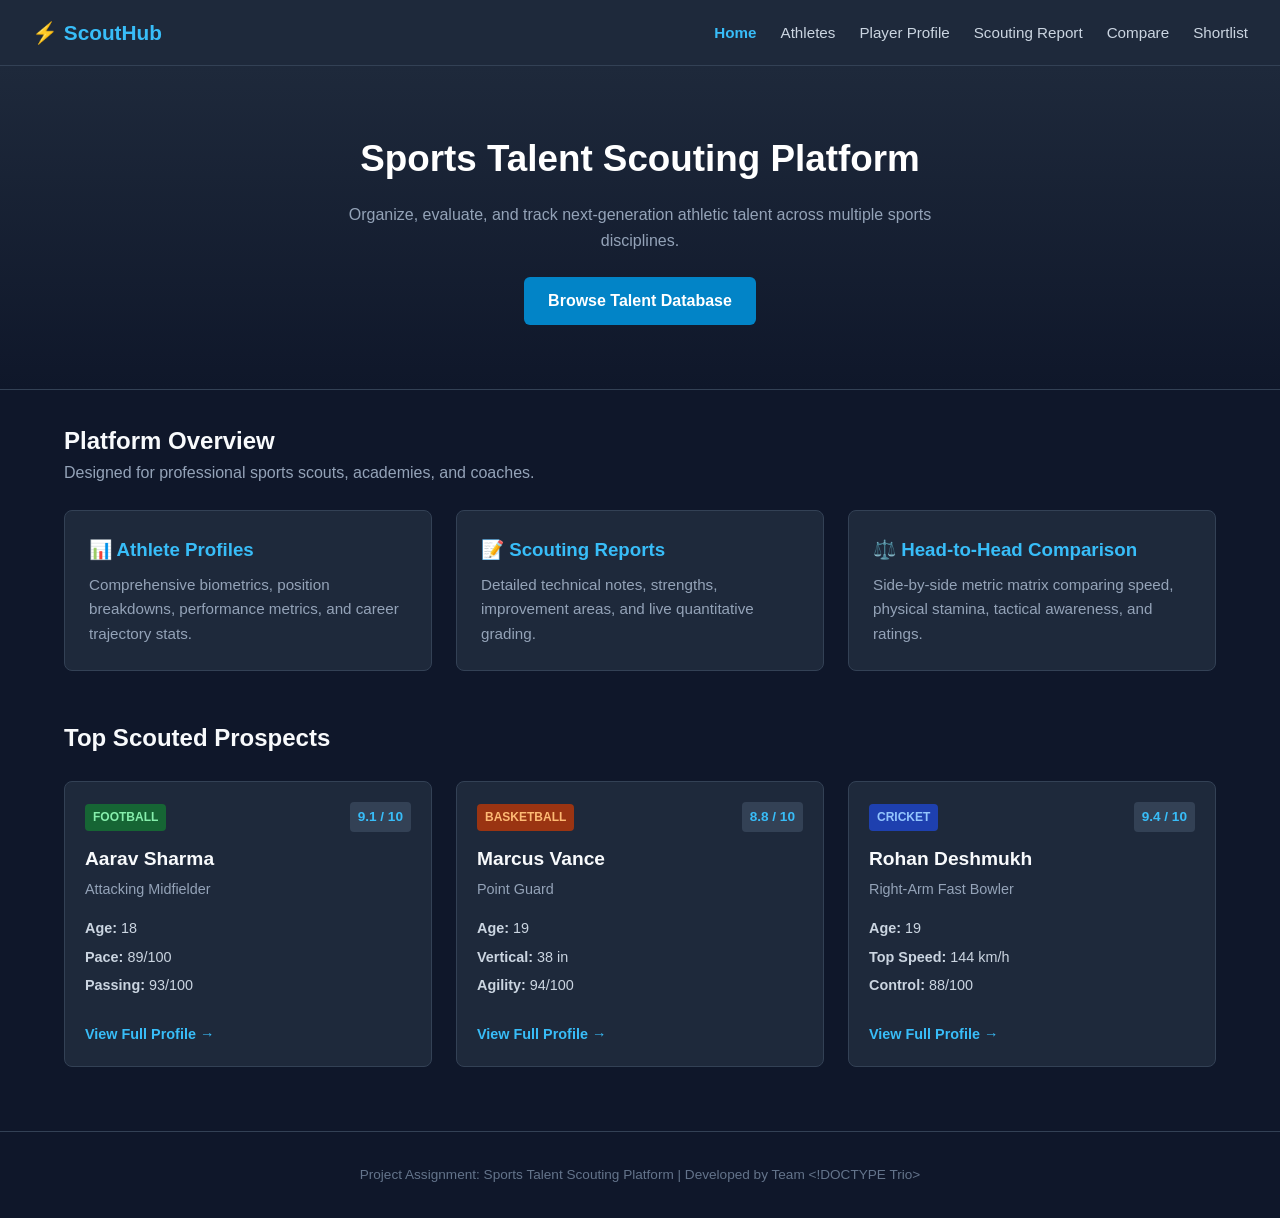
==== index.html @ 5f4e1b6d "Build home landing page, athlete filters, and shared CSS" ====
<!DOCTYPE html>
<html lang="en">
<head>
  <meta charset="UTF-8">
  <meta name="viewport" content="width=device-width, initial-scale=1.0">
  <title>Sports Talent Scouting Platform</title>
  <link rel="stylesheet" href="css/style.css">
</head>
<body>

  <!-- Top Navigation Header -->
  <header class="navbar">
    <div class="logo">⚡ ScoutHub</div>
    <nav>
      <ul class="nav-links">
        <li><a href="index.html" class="active">Home</a></li>
        <li><a href="athletes.html">Athletes</a></li>
        <li><a href="profile.html">Player Profile</a></li>
        <li><a href="report.html">Scouting Report</a></li>
        <li><a href="compare.html">Compare</a></li>
        <li><a href="shortlist.html">Shortlist</a></li>
      </ul>
    </nav>
  </header>

  <!-- Hero Banner -->
  <header class="hero">
    <h1>Sports Talent Scouting Platform</h1>
    <p>Organize, evaluate, and track next-generation athletic talent across multiple sports disciplines.</p>
    <a href="athletes.html" class="cta-btn">Browse Talent Database</a>
  </header>

  <!-- Main Showcase -->
  <main class="container">
    <section>
      <h2>Platform Overview</h2>
      <p class="subtitle">Designed for professional sports scouts, academies, and coaches.</p>
      
      <div class="features-grid">
        <article class="feature-box">
          <h3>📊 Athlete Profiles</h3>
          <p>Comprehensive biometrics, position breakdowns, performance metrics, and career trajectory stats.</p>
        </article>
        <article class="feature-box">
          <h3>📝 Scouting Reports</h3>
          <p>Detailed technical notes, strengths, improvement areas, and live quantitative grading.</p>
        </article>
        <article class="feature-box">
          <h3>⚖️ Head-to-Head Comparison</h3>
          <p>Side-by-side metric matrix comparing speed, physical stamina, tactical awareness, and ratings.</p>
        </article>
      </div>
    </section>

    <!-- Featured Prospects Section -->
    <section class="featured-section">
      <h2>Top Scouted Prospects</h2>
      <div class="card-grid">
        
        <!-- Athlete Card 1 -->
        <article class="athlete-card">
          <div class="card-header">
            <span class="sport-badge football">Football</span>
            <span class="rating-badge">9.1 / 10</span>
          </div>
          <h3>Aarav Sharma</h3>
          <p class="position">Attacking Midfielder</p>
          <ul class="card-stats">
            <li><strong>Age:</strong> 18</li>
            <li><strong>Pace:</strong> 89/100</li>
            <li><strong>Passing:</strong> 93/100</li>
          </ul>
          <a href="profile.html" class="card-link">View Full Profile &rarr;</a>
        </article>

        <!-- Athlete Card 2 -->
        <article class="athlete-card">
          <div class="card-header">
            <span class="sport-badge basketball">Basketball</span>
            <span class="rating-badge">8.8 / 10</span>
          </div>
          <h3>Marcus Vance</h3>
          <p class="position">Point Guard</p>
          <ul class="card-stats">
            <li><strong>Age:</strong> 19</li>
            <li><strong>Vertical:</strong> 38 in</li>
            <li><strong>Agility:</strong> 94/100</li>
          </ul>
          <a href="profile.html" class="card-link">View Full Profile &rarr;</a>
        </article>

        <!-- Athlete Card 3 -->
        <article class="athlete-card">
          <div class="card-header">
            <span class="sport-badge cricket">Cricket</span>
            <span class="rating-badge">9.4 / 10</span>
          </div>
          <h3>Rohan Deshmukh</h3>
          <p class="position">Right-Arm Fast Bowler</p>
          <ul class="card-stats">
            <li><strong>Age:</strong> 19</li>
            <li><strong>Top Speed:</strong> 144 km/h</li>
            <li><strong>Control:</strong> 88/100</li>
          </ul>
          <a href="profile.html" class="card-link">View Full Profile &rarr;</a>
        </article>

      </div>
    </section>
  </main>

  <!-- Standard Footer -->
  <footer>
    <p>Project Assignment: Sports Talent Scouting Platform | Developed by Team &lt;!DOCTYPE Trio&gt;</p>
  </footer>

</body>
</html>
---- css/style.css ----
* {
  margin: 0;
  padding: 0;
  box-sizing: border-box;
  font-family: -apple-system, BlinkMacSystemFont, "Segoe UI", Roboto, sans-serif;
}

body {
  background-color: #0f172a;
  color: #f8fafc;
  line-height: 1.6;
}

.navbar {
  display: flex;
  justify-content: space-between;
  align-items: center;
  padding: 1rem 2rem;
  background-color: #1e293b;
  border-bottom: 1px solid #334155;
}

.logo {
  font-size: 1.3rem;
  font-weight: 700;
  color: #38bdf8;
}

.nav-links {
  display: flex;
  list-style: none;
  gap: 1.5rem;
}

.nav-links a {
  color: #cbd5e1;
  text-decoration: none;
  font-size: 0.95rem;
  transition: color 0.2s ease;
}

.nav-links a:hover,
.nav-links a.active {
  color: #38bdf8;
  font-weight: 600;
}

.hero {
  text-align: center;
  padding: 4rem 1.5rem;
  background: linear-gradient(180deg, #1e293b 0%, #0f172a 100%);
  border-bottom: 1px solid #334155;
}

.hero h1 {
  font-size: 2.3rem;
  margin-bottom: 0.8rem;
  color: #ffffff;
}

.hero p {
  color: #94a3b8;
  max-width: 650px;
  margin: 0 auto 1.5rem auto;
}

.cta-btn {
  display: inline-block;
  background-color: #0284c7;
  color: #ffffff;
  padding: 0.7rem 1.5rem;
  border-radius: 6px;
  text-decoration: none;
  font-weight: 600;
  border: none;
  cursor: pointer;
}

.cta-btn:hover {
  background-color: #0369a1;
}

.container {
  max-width: 1200px;
  margin: 2rem auto;
  padding: 0 1.5rem;
}

.subtitle {
  color: #94a3b8;
  margin-bottom: 1.5rem;
}

.features-grid {
  display: grid;
  grid-template-columns: repeat(auto-fit, minmax(280px, 1fr));
  gap: 1.5rem;
  margin-bottom: 3rem;
}

.feature-box {
  background-color: #1e293b;
  padding: 1.5rem;
  border-radius: 8px;
  border: 1px solid #334155;
}

.feature-box h3 {
  margin-bottom: 0.5rem;
  color: #38bdf8;
}

.feature-box p {
  color: #94a3b8;
  font-size: 0.95rem;
}

.featured-section h2 {
  margin-bottom: 1.5rem;
}

.card-grid {
  display: grid;
  grid-template-columns: repeat(auto-fit, minmax(280px, 1fr));
  gap: 1.5rem;
}

.athlete-card {
  background-color: #1e293b;
  border: 1px solid #334155;
  border-radius: 8px;
  padding: 1.25rem;
  display: flex;
  flex-direction: column;
}

.card-header {
  display: flex;
  justify-content: space-between;
  align-items: center;
  margin-bottom: 0.75rem;
}

.sport-badge {
  font-size: 0.75rem;
  font-weight: 700;
  text-transform: uppercase;
  padding: 0.25rem 0.5rem;
  border-radius: 4px;
}

.sport-badge.football { background-color: #166534; color: #86efac; }
.sport-badge.basketball { background-color: #9a3412; color: #fdba74; }
.sport-badge.cricket { background-color: #1e40af; color: #93c5fd; }
.sport-badge.athletics { background-color: #854d0e; color: #fde047; }

.rating-badge {
  background-color: #334155;
  color: #38bdf8;
  font-weight: 700;
  font-size: 0.85rem;
  padding: 0.25rem 0.5rem;
  border-radius: 4px;
}

.athlete-card h3 {
  font-size: 1.2rem;
  margin-bottom: 0.2rem;
}

.position {
  color: #94a3b8;
  font-size: 0.9rem;
  margin-bottom: 1rem;
}

.card-stats {
  list-style: none;
  font-size: 0.9rem;
  margin-bottom: 1.25rem;
  color: #cbd5e1;
}

.card-stats li {
  margin-bottom: 0.35rem;
}

.card-actions {
  display: flex;
  justify-content: space-between;
  align-items: center;
  margin-top: auto;
  padding-top: 1rem;
  border-top: 1px solid #334155;
}

.card-link {
  color: #38bdf8;
  text-decoration: none;
  font-weight: 600;
  font-size: 0.9rem;
}

.bookmark-btn {
  background: none;
  border: 1px solid #475569;
  color: #94a3b8;
  padding: 0.3rem 0.6rem;
  border-radius: 4px;
  text-decoration: none;
  font-size: 0.8rem;
}

.bookmark-btn:hover {
  background-color: #334155;
  color: #ffffff;
}

.directory-layout {
  display: grid;
  grid-template-columns: 260px 1fr;
  gap: 2rem;
}

.filter-panel {
  background-color: #1e293b;
  padding: 1.5rem;
  border-radius: 8px;
  border: 1px solid #334155;
  height: fit-content;
}

.filter-panel h3 {
  margin-bottom: 1.2rem;
  font-size: 1.1rem;
  border-bottom: 1px solid #334155;
  padding-bottom: 0.5rem;
}

.filter-group {
  margin-bottom: 1.2rem;
}

.filter-group label {
  display: block;
  font-size: 0.85rem;
  color: #94a3b8;
  margin-bottom: 0.4rem;
}

.filter-group input[type="search"],
.filter-group select {
  width: 100%;
  padding: 0.5rem;
  background-color: #0f172a;
  border: 1px solid #334155;
  border-radius: 4px;
  color: #ffffff;
}

.filter-group input[type="range"] {
  width: 100%;
}

.full-width {
  width: 100%;
  text-align: center;
}

footer {
  text-align: center;
  padding: 2rem;
  border-top: 1px solid #334155;
  color: #64748b;
  font-size: 0.85rem;
  margin-top: 4rem;
}

@media (max-width: 768px) {
  .directory-layout {
    grid-template-columns: 1fr;
  }
}
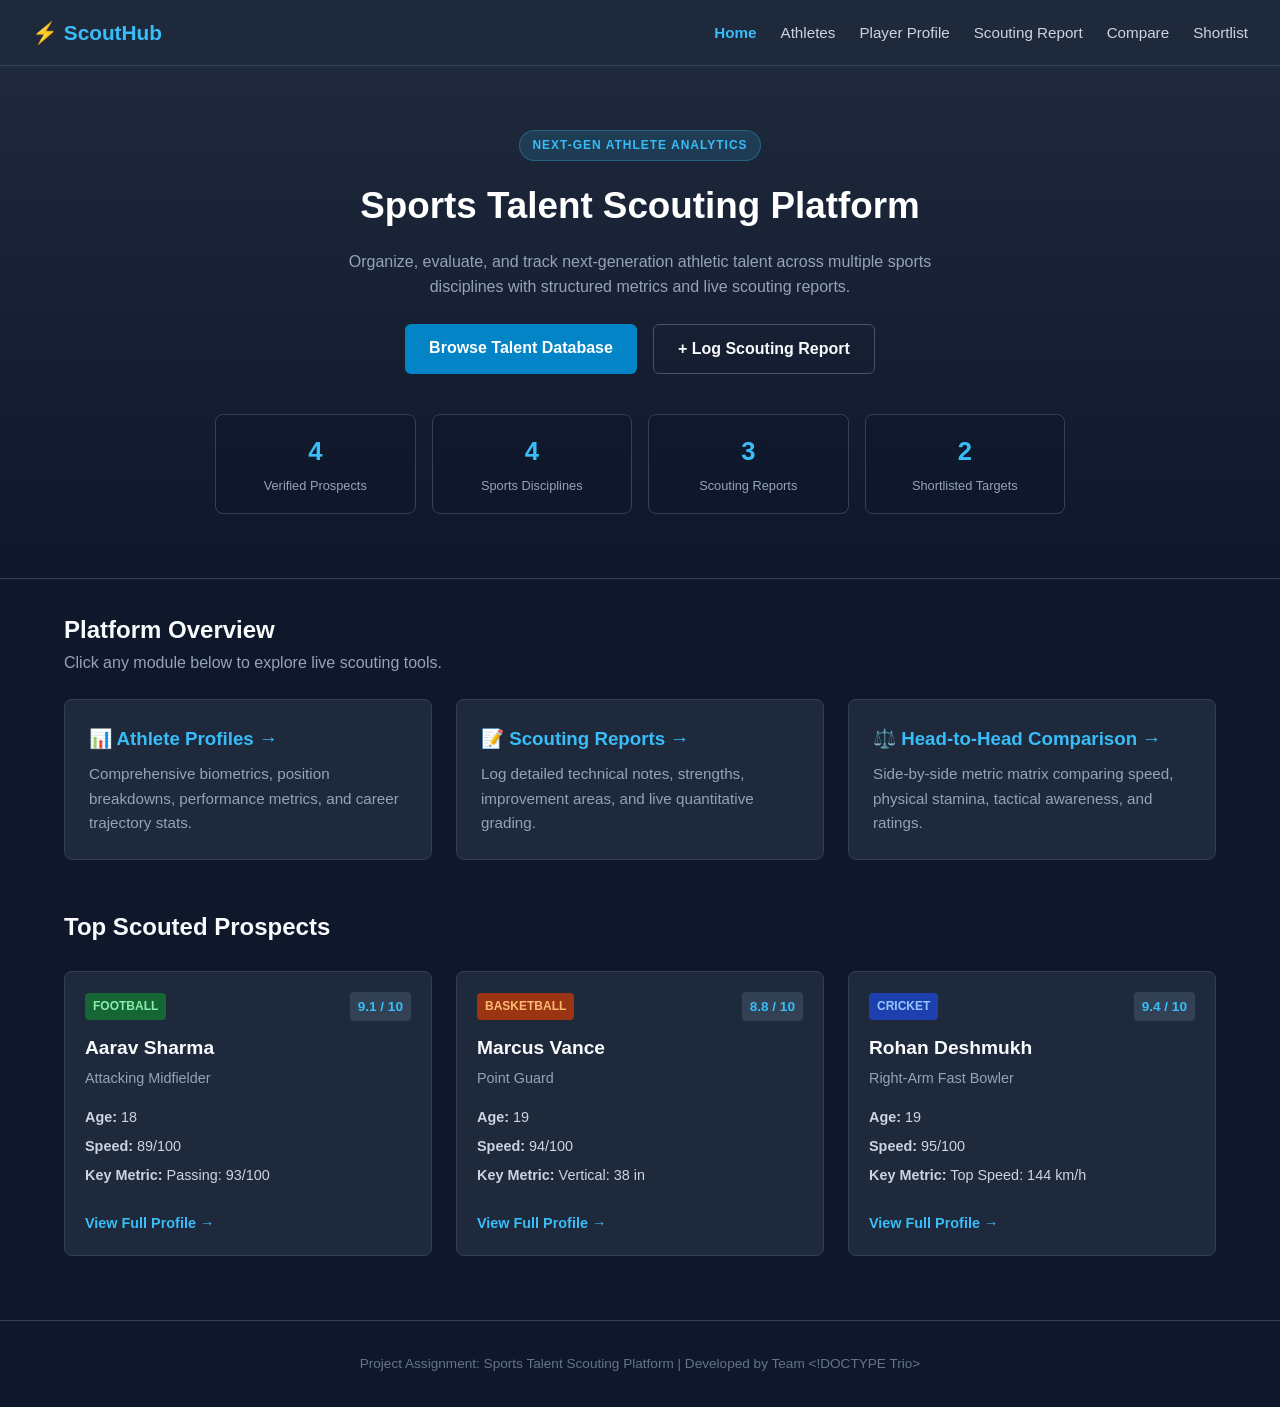
==== commit 524a108e: "Add localStorage backend, athlete registration, and upgraded home UI" ====
--- a/index.html
+++ b/index.html
@@ -8,7 +8,6 @@
 </head>
 <body>
 
-  <!-- Top Navigation Header -->
   <header class="navbar">
     <div class="logo">⚡ ScoutHub</div>
     <nav>
@@ -25,94 +24,68 @@
 
   <!-- Hero Banner -->
   <header class="hero">
+    <span class="hero-tag">NEXT-GEN ATHLETE ANALYTICS</span>
     <h1>Sports Talent Scouting Platform</h1>
-    <p>Organize, evaluate, and track next-generation athletic talent across multiple sports disciplines.</p>
-    <a href="athletes.html" class="cta-btn">Browse Talent Database</a>
+    <p>Organize, evaluate, and track next-generation athletic talent across multiple sports disciplines with structured metrics and live scouting reports.</p>
+    <div class="hero-actions">
+      <a href="athletes.html" class="cta-btn">Browse Talent Database</a>
+      <a href="report.html" class="secondary-btn">+ Log Scouting Report</a>
+    </div>
+
+    <!-- Live Platform Stats Strip -->
+    <div class="stats-strip">
+      <div class="stat-pill">
+        <span class="stat-num" id="stat-total">4</span>
+        <span class="stat-lbl">Verified Prospects</span>
+      </div>
+      <div class="stat-pill">
+        <span class="stat-num">4</span>
+        <span class="stat-lbl">Sports Disciplines</span>
+      </div>
+      <div class="stat-pill">
+        <span class="stat-num" id="stat-reports">3</span>
+        <span class="stat-lbl">Scouting Reports</span>
+      </div>
+      <div class="stat-pill">
+        <span class="stat-num" id="stat-shortlist">2</span>
+        <span class="stat-lbl">Shortlisted Targets</span>
+      </div>
+    </div>
   </header>
 
-  <!-- Main Showcase -->
   <main class="container">
+    <!-- Clickable Platform Overview -->
     <section>
       <h2>Platform Overview</h2>
-      <p class="subtitle">Designed for professional sports scouts, academies, and coaches.</p>
+      <p class="subtitle">Click any module below to explore live scouting tools.</p>
       
       <div class="features-grid">
-        <article class="feature-box">
-          <h3>📊 Athlete Profiles</h3>
+        <a href="profile.html" class="feature-box link-card">
+          <h3>📊 Athlete Profiles &rarr;</h3>
           <p>Comprehensive biometrics, position breakdowns, performance metrics, and career trajectory stats.</p>
-        </article>
-        <article class="feature-box">
-          <h3>📝 Scouting Reports</h3>
-          <p>Detailed technical notes, strengths, improvement areas, and live quantitative grading.</p>
-        </article>
-        <article class="feature-box">
-          <h3>⚖️ Head-to-Head Comparison</h3>
+        </a>
+        <a href="report.html" class="feature-box link-card">
+          <h3>📝 Scouting Reports &rarr;</h3>
+          <p>Log detailed technical notes, strengths, improvement areas, and live quantitative grading.</p>
+        </a>
+        <a href="compare.html" class="feature-box link-card">
+          <h3>⚖️ Head-to-Head Comparison &rarr;</h3>
           <p>Side-by-side metric matrix comparing speed, physical stamina, tactical awareness, and ratings.</p>
-        </article>
+        </a>
       </div>
     </section>
 
-    <!-- Featured Prospects Section -->
+    <!-- Featured Athletes (Dynamically linked to Profile) -->
     <section class="featured-section">
       <h2>Top Scouted Prospects</h2>
-      <div class="card-grid">
-        
-        <!-- Athlete Card 1 -->
-        <article class="athlete-card">
-          <div class="card-header">
-            <span class="sport-badge football">Football</span>
-            <span class="rating-badge">9.1 / 10</span>
-          </div>
-          <h3>Aarav Sharma</h3>
-          <p class="position">Attacking Midfielder</p>
-          <ul class="card-stats">
-            <li><strong>Age:</strong> 18</li>
-            <li><strong>Pace:</strong> 89/100</li>
-            <li><strong>Passing:</strong> 93/100</li>
-          </ul>
-          <a href="profile.html" class="card-link">View Full Profile &rarr;</a>
-        </article>
-
-        <!-- Athlete Card 2 -->
-        <article class="athlete-card">
-          <div class="card-header">
-            <span class="sport-badge basketball">Basketball</span>
-            <span class="rating-badge">8.8 / 10</span>
-          </div>
-          <h3>Marcus Vance</h3>
-          <p class="position">Point Guard</p>
-          <ul class="card-stats">
-            <li><strong>Age:</strong> 19</li>
-            <li><strong>Vertical:</strong> 38 in</li>
-            <li><strong>Agility:</strong> 94/100</li>
-          </ul>
-          <a href="profile.html" class="card-link">View Full Profile &rarr;</a>
-        </article>
-
-        <!-- Athlete Card 3 -->
-        <article class="athlete-card">
-          <div class="card-header">
-            <span class="sport-badge cricket">Cricket</span>
-            <span class="rating-badge">9.4 / 10</span>
-          </div>
-          <h3>Rohan Deshmukh</h3>
-          <p class="position">Right-Arm Fast Bowler</p>
-          <ul class="card-stats">
-            <li><strong>Age:</strong> 19</li>
-            <li><strong>Top Speed:</strong> 144 km/h</li>
-            <li><strong>Control:</strong> 88/100</li>
-          </ul>
-          <a href="profile.html" class="card-link">View Full Profile &rarr;</a>
-        </article>
-
-      </div>
+      <div class="card-grid" id="home-featured-grid"></div>
     </section>
   </main>
 
-  <!-- Standard Footer -->
   <footer>
     <p>Project Assignment: Sports Talent Scouting Platform | Developed by Team &lt;!DOCTYPE Trio&gt;</p>
   </footer>
 
+  <script src="js/app.js"></script>
 </body>
 </html>
--- a/css/style.css
+++ b/css/style.css
@@ -280,4 +280,78 @@
   .directory-layout {
     grid-template-columns: 1fr;
   }
+}
+/* Clickable Overview Cards & Hero Enhancements */
+.link-card {
+  text-decoration: none;
+  display: block;
+  transition: transform 0.2s ease, border-color 0.2s ease;
+}
+
+.link-card:hover {
+  transform: translateY(-4px);
+  border-color: #38bdf8;
+}
+
+.hero-tag {
+  display: inline-block;
+  background-color: rgba(56, 189, 248, 0.15);
+  color: #38bdf8;
+  font-size: 0.75rem;
+  font-weight: 700;
+  letter-spacing: 1px;
+  padding: 0.3rem 0.8rem;
+  border-radius: 20px;
+  margin-bottom: 1rem;
+  border: 1px solid rgba(56, 189, 248, 0.3);
+}
+
+.hero-actions {
+  display: flex;
+  justify-content: center;
+  gap: 1rem;
+  flex-wrap: wrap;
+}
+
+.secondary-btn {
+  display: inline-block;
+  background-color: transparent;
+  color: #f8fafc;
+  padding: 0.7rem 1.5rem;
+  border-radius: 6px;
+  text-decoration: none;
+  font-weight: 600;
+  border: 1px solid #475569;
+}
+
+.secondary-btn:hover {
+  border-color: #38bdf8;
+  color: #38bdf8;
+}
+
+.stats-strip {
+  display: grid;
+  grid-template-columns: repeat(auto-fit, minmax(150px, 1fr));
+  gap: 1rem;
+  max-width: 850px;
+  margin: 2.5rem auto 0 auto;
+}
+
+.stat-pill {
+  background-color: rgba(15, 23, 42, 0.7);
+  border: 1px solid #334155;
+  padding: 1rem;
+  border-radius: 8px;
+}
+
+.stat-num {
+  display: block;
+  font-size: 1.6rem;
+  font-weight: 700;
+  color: #38bdf8;
+}
+
+.stat-lbl {
+  font-size: 0.8rem;
+  color: #94a3b8;
 }
